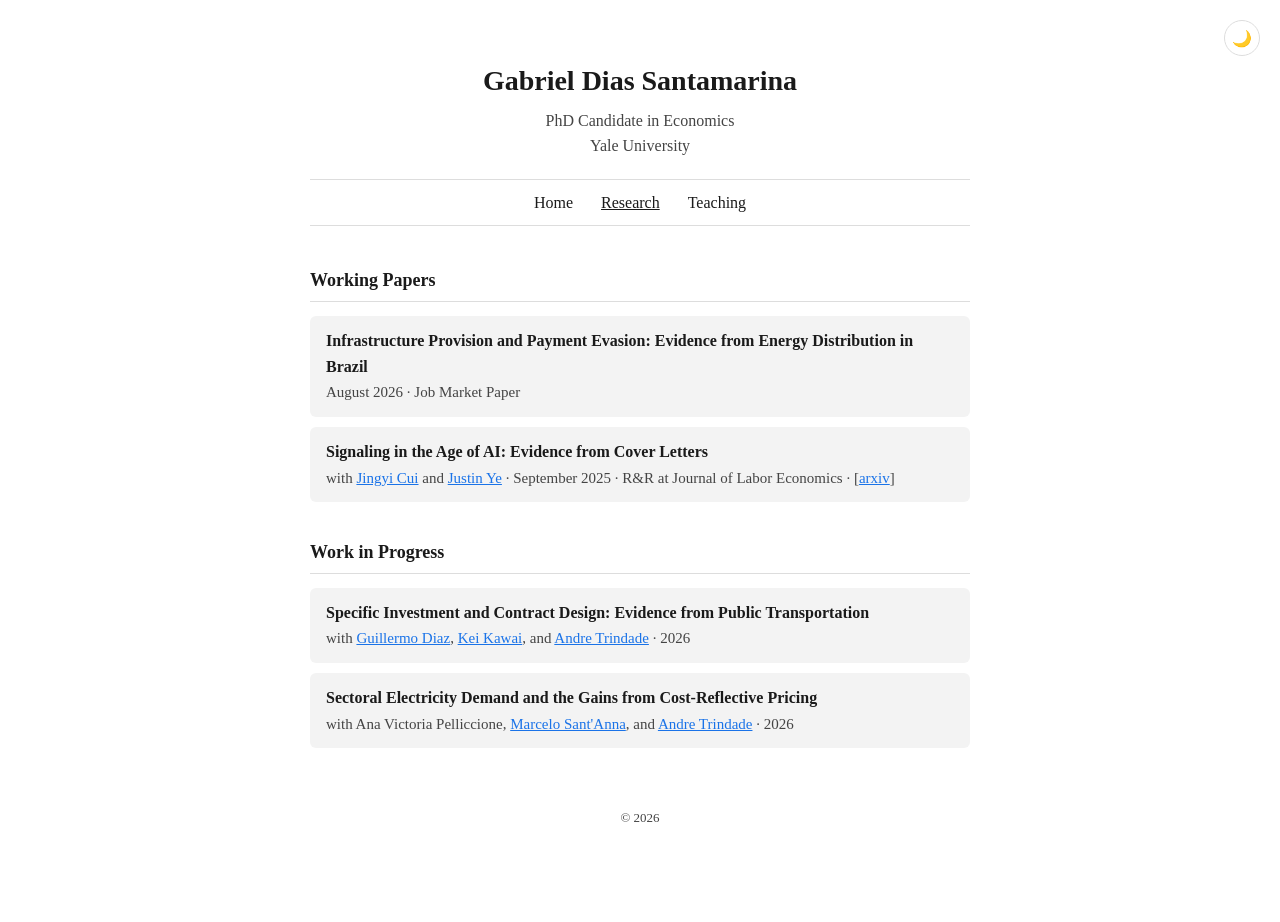
==== research.html @ 6a436629 "Update research.html" ====
<!DOCTYPE html>
<html lang="en">
<head>
<meta charset="UTF-8">
<meta name="viewport" content="width=device-width, initial-scale=1.0">
<title>Research | Gabriel Dias Santamarina</title>
<link rel="stylesheet" href="style.css?v=3">
</head>
<body>

<button id="theme-toggle" aria-label="Toggle dark mode">🌙</button>

<header>
  <h1>Gabriel Dias Santamarina</h1>
  <p>PhD Candidate in Economics<br>Yale University</p>
</header>

<nav>
  <a href="index.html">Home</a>
  <a href="research.html" class="active">Research</a>
  <a href="teaching.html">Teaching</a>
</nav>

<main>
  <section>
    <h2>Working Papers</h2>

    <div class="course">
      <strong>Infrastructure Provision and Payment Evasion: Evidence from Energy Distribution in Brazil</strong>
      <span>August 2026 · Job Market Paper</span>
    </div>

    <div class="course">
      <strong>Signaling in the Age of AI: Evidence from Cover Letters</strong>
      <span>
        with <a href="https://jingyi-cui.github.io" target="_blank">Jingyi Cui</a> and <a href="https://economics.yale.edu/people/justin-ye" target="_blank">Justin Ye</a> · September 2025 · R&amp;R at Journal of Labor Economics ·
        [<a href="https://arxiv.org/abs/2509.25054" target="_blank">arxiv</a>]
      </span>
    </div>
  </section>

  <section>
    <h2>Work in Progress</h2>

    <div class="course">
      <strong>Specific Investment and Contract Design: Evidence from Public Transportation</strong>
      <span>
        with <a href="https://sites.google.com/view/guillermodiaz-academic" target="_blank">Guillermo Diaz</a>, <a href="http://www.keikawai.com" target="_blank">Kei Kawai</a>, and <a href="https://sites.google.com/site/andretrindade/" target="_blank">Andre Trindade</a> · 2026
      </span>
    </div>

    <div class="course">
      <strong>Sectoral Electricity Demand and the Gains from Cost-Reflective Pricing</strong>
      <span>
        with Ana Victoria Pelliccione, <a href="https://marcelosantanna.wordpress.com" target="_blank">Marcelo Sant'Anna</a>, and <a href="https://sites.google.com/site/andretrindade/" target="_blank">Andre Trindade</a> · 2026
      </span>
    </div>
  </section>
</main>

<footer>
  <p>&copy; 2026</p>
</footer>

<script>
  const toggle = document.getElementById('theme-toggle');
  if (localStorage.getItem('theme') === 'dark') {
    document.body.classList.add('dark');
    toggle.textContent = '☀️';
  }
  toggle.addEventListener('click', () => {
    document.body.classList.toggle('dark');
    const dark = document.body.classList.contains('dark');
    toggle.textContent = dark ? '☀️' : '🌙';
    localStorage.setItem('theme', dark ? 'dark' : 'light');
  });
</script>

</body>
</html>
---- style.css ----
:root {
  --bg: #ffffff;
  --text: #1a1a1a;
  --accent: #444444;
  --border: #dddddd;
}

body.dark {
  --bg: #121212;
  --text: #e6e6e6;
  --accent: #aaaaaa;
  --border: #333333;
}

* {
  box-sizing: border-box;
}

body {
  background-color: var(--bg);
  color: var(--text);
  font-family: Georgia, 'Times New Roman', serif;
  max-width: 700px;
  margin: 0 auto;
  padding: 40px 20px 80px;
  line-height: 1.6;
  transition: background-color 0.2s, color 0.2s;
}

#theme-toggle {
  position: fixed;
  top: 20px;
  right: 20px;
  background: none;
  border: 1px solid var(--border);
  border-radius: 50%;
  width: 36px;
  height: 36px;
  cursor: pointer;
  font-size: 16px;
}

header {
  text-align: center;
  margin-bottom: 20px;
}

header img {
  width: 140px;
  height: 140px;
  object-fit: cover;
  border-radius: 50%;
  margin-bottom: 16px;
}

header h1 {
  margin-bottom: 4px;
  font-size: 28px;
}

header p {
  color: var(--accent);
  margin-top: 0;
}

nav {
  text-align: center;
  margin-bottom: 40px;
  border-top: 1px solid var(--border);
  border-bottom: 1px solid var(--border);
  padding: 10px 0;
}

nav a {
  color: var(--text);
  text-decoration: none;
  margin: 0 12px;
}

nav a:hover {
  text-decoration: underline;
}

section {
  margin-bottom: 36px;
}

h2 {
  font-size: 18px;
  border-bottom: 1px solid var(--border);
  padding-bottom: 6px;
  margin-bottom: 14px;
}

a {
  color: #1a73e8;
}

body.dark a {
  color: #8ab4f8;
}

nav a {
  color: var(--text);
}

main img {
  width: 200px;
  height: 200px;
  max-width: 100%;
  object-fit: cover;
  border-radius: 8px;
}

ul {
  padding-left: 20px;
}

footer {
  text-align: center;
  color: var(--accent);
  font-size: 13px;
  margin-top: 60px;
}

.intro {
  display: flex;
  gap: 28px;
  align-items: flex-start;
}

.intro img {
  width: 200px;
  height: 200px;
  object-fit: cover;
  border-radius: 8px;
  flex-shrink: 0;
}

nav a.active {
  text-decoration: underline;
}

@media (max-width: 600px) {
  .intro {
    flex-direction: column;
    align-items: center;
  }
}

.course {
  background: #f3f3f3;
  border-radius: 6px;
  padding: 12px 16px;
  margin-bottom: 10px;
}

.course strong {
  display: block;
}

.course span {
  color: var(--accent);
  font-size: 15px;
}

body.dark .course {
  background: #1e1e1e;
}
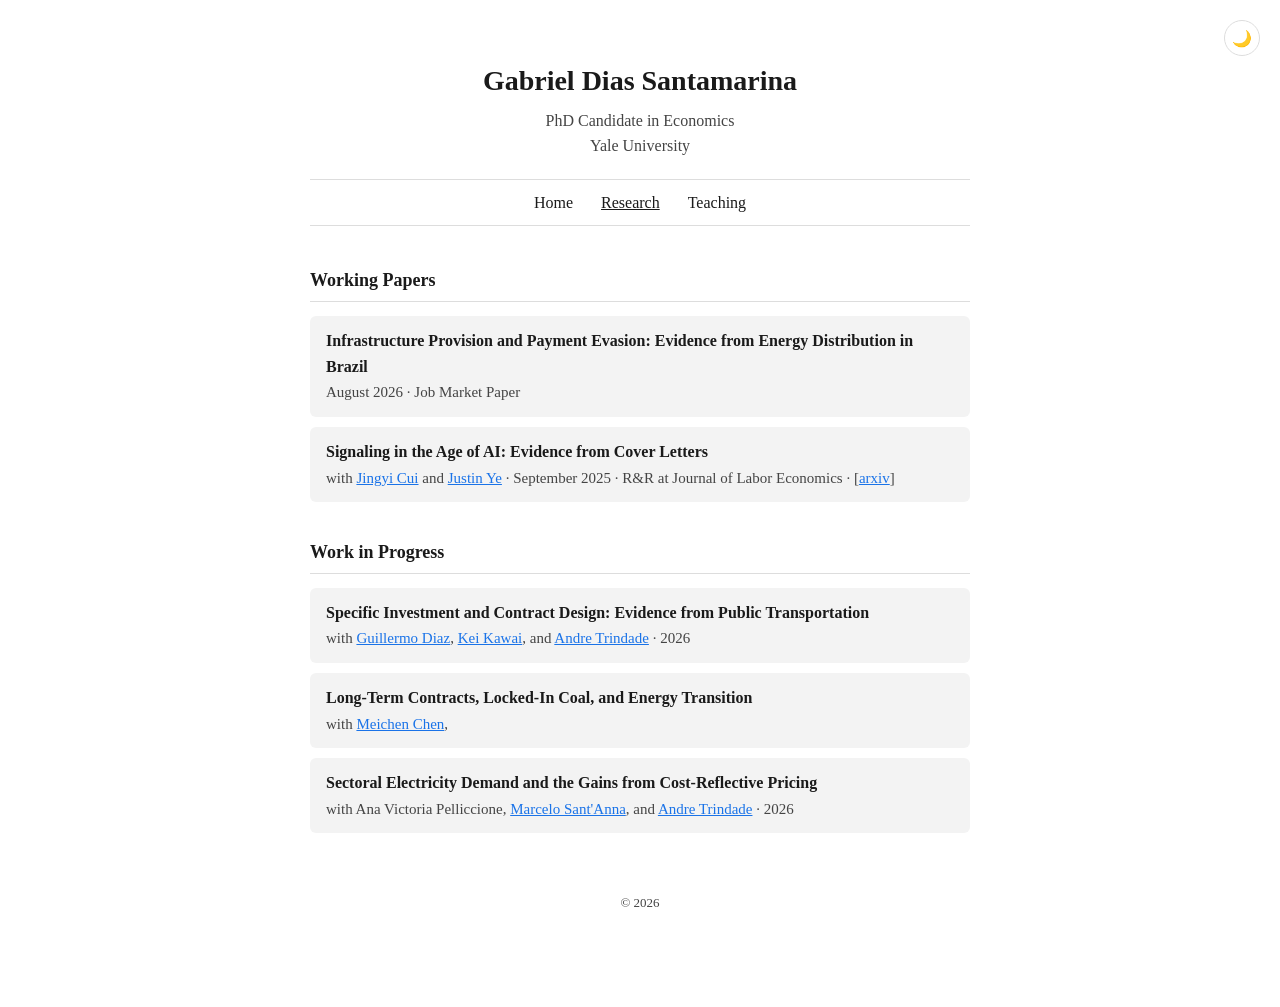
==== commit abd677da: "Update research.html" ====
--- a/research.html
+++ b/research.html
@@ -50,6 +50,13 @@
     </div>
 
     <div class="course">
+      <strong>Long-Term Contracts, Locked-In Coal, and Energy Transition</strong>
+      <span>
+        with <a href="https://meichen-chen.github.io" target="_blank">Meichen Chen</a>,
+      </span>
+    </div>
+
+    <div class="course">
       <strong>Sectoral Electricity Demand and the Gains from Cost-Reflective Pricing</strong>
       <span>
         with Ana Victoria Pelliccione, <a href="https://marcelosantanna.wordpress.com" target="_blank">Marcelo Sant'Anna</a>, and <a href="https://sites.google.com/site/andretrindade/" target="_blank">Andre Trindade</a> · 2026
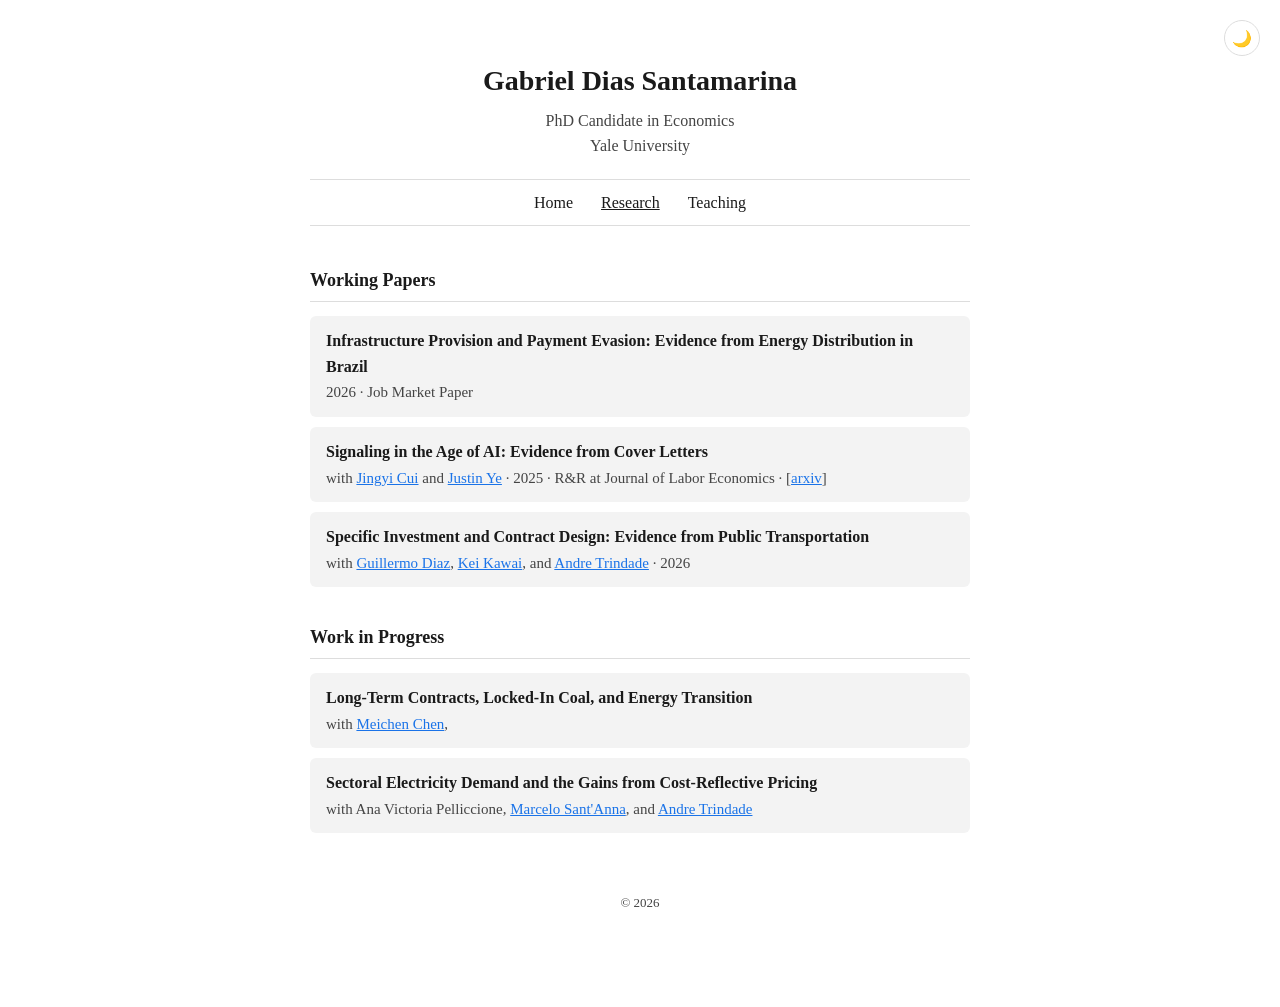
==== commit 3d6c492b: "Update research.html" ====
--- a/research.html
+++ b/research.html
@@ -27,20 +27,16 @@
 
     <div class="course">
       <strong>Infrastructure Provision and Payment Evasion: Evidence from Energy Distribution in Brazil</strong>
-      <span>August 2026 · Job Market Paper</span>
+      <span> 2026 · Job Market Paper</span>
     </div>
 
     <div class="course">
       <strong>Signaling in the Age of AI: Evidence from Cover Letters</strong>
       <span>
-        with <a href="https://jingyi-cui.github.io" target="_blank">Jingyi Cui</a> and <a href="https://economics.yale.edu/people/justin-ye" target="_blank">Justin Ye</a> · September 2025 · R&amp;R at Journal of Labor Economics ·
+        with <a href="https://jingyi-cui.github.io" target="_blank">Jingyi Cui</a> and <a href="https://economics.yale.edu/people/justin-ye" target="_blank">Justin Ye</a> · 2025 · R&amp;R at Journal of Labor Economics ·
         [<a href="https://arxiv.org/abs/2509.25054" target="_blank">arxiv</a>]
       </span>
     </div>
-  </section>
-
-  <section>
-    <h2>Work in Progress</h2>
 
     <div class="course">
       <strong>Specific Investment and Contract Design: Evidence from Public Transportation</strong>
@@ -48,6 +44,10 @@
         with <a href="https://sites.google.com/view/guillermodiaz-academic" target="_blank">Guillermo Diaz</a>, <a href="http://www.keikawai.com" target="_blank">Kei Kawai</a>, and <a href="https://sites.google.com/site/andretrindade/" target="_blank">Andre Trindade</a> · 2026
       </span>
     </div>
+  </section>
+
+  <section>
+    <h2>Work in Progress</h2>
 
     <div class="course">
       <strong>Long-Term Contracts, Locked-In Coal, and Energy Transition</strong>
@@ -59,7 +59,7 @@
     <div class="course">
       <strong>Sectoral Electricity Demand and the Gains from Cost-Reflective Pricing</strong>
       <span>
-        with Ana Victoria Pelliccione, <a href="https://marcelosantanna.wordpress.com" target="_blank">Marcelo Sant'Anna</a>, and <a href="https://sites.google.com/site/andretrindade/" target="_blank">Andre Trindade</a> · 2026
+        with Ana Victoria Pelliccione, <a href="https://marcelosantanna.wordpress.com" target="_blank">Marcelo Sant'Anna</a>, and <a href="https://sites.google.com/site/andretrindade/" target="_blank">Andre Trindade</a> 
       </span>
     </div>
   </section>
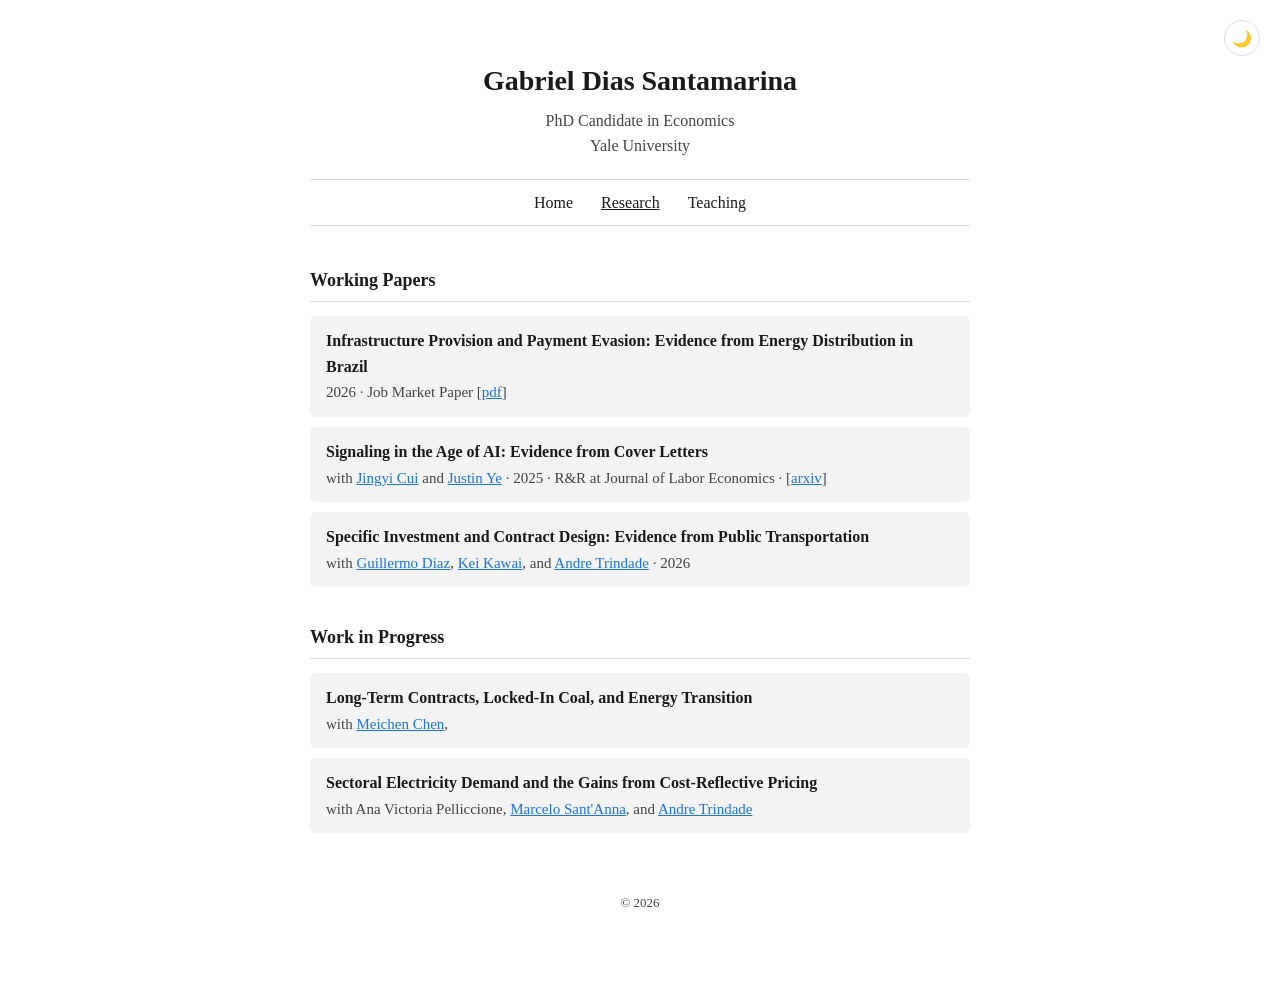
==== commit 89ae308f: "Update research.html" ====
--- a/research.html
+++ b/research.html
@@ -27,7 +27,9 @@
 
     <div class="course">
       <strong>Infrastructure Provision and Payment Evasion: Evidence from Energy Distribution in Brazil</strong>
-      <span> 2026 · Job Market Paper</span>
+      <span> 
+        2026 · Job Market Paper [<a href="https://gabrieldiassantamarina.github.io/DiasSantamarina_Gabriel_jmp.pdf" target="_blank">pdf</a>]
+      </span>
     </div>
 
     <div class="course">
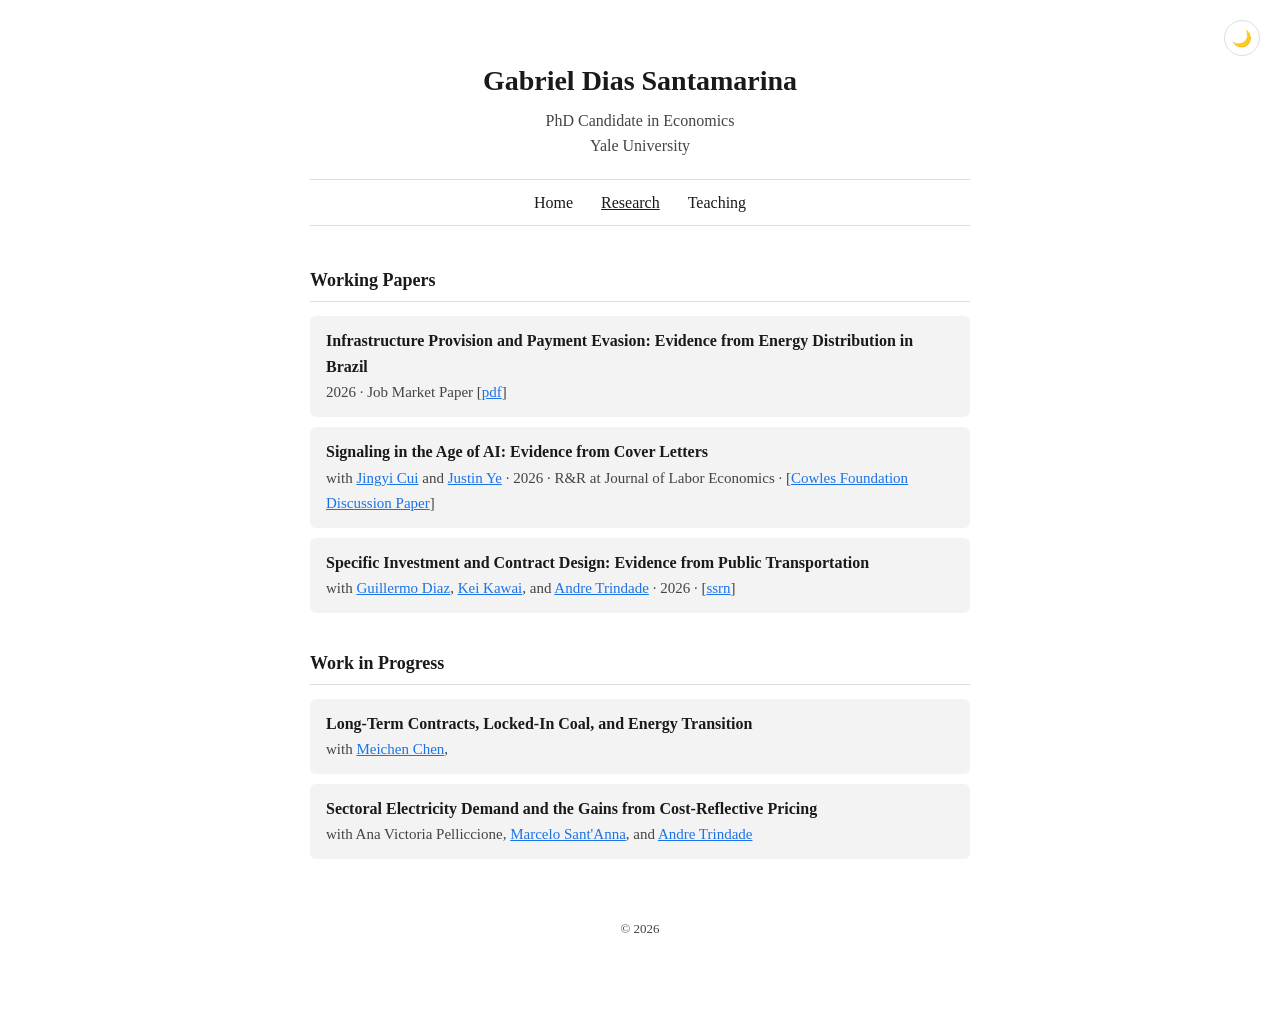
==== commit b385dee1: "Update research.html" ====
--- a/research.html
+++ b/research.html
@@ -35,15 +35,15 @@
     <div class="course">
       <strong>Signaling in the Age of AI: Evidence from Cover Letters</strong>
       <span>
-        with <a href="https://jingyi-cui.github.io" target="_blank">Jingyi Cui</a> and <a href="https://economics.yale.edu/people/justin-ye" target="_blank">Justin Ye</a> · 2025 · R&amp;R at Journal of Labor Economics ·
-        [<a href="https://arxiv.org/abs/2509.25054" target="_blank">arxiv</a>]
+        with <a href="https://jingyi-cui.github.io" target="_blank">Jingyi Cui</a> and <a href="https://economics.yale.edu/people/justin-ye" target="_blank">Justin Ye</a> · 2026 · R&amp;R at Journal of Labor Economics ·
+        [<a href="https://cowles.yale.edu/research/cfdp-2577-signaling-age-ai-evidence-cover-letters" target="_blank">Cowles Foundation Discussion Paper</a>]
       </span>
     </div>
 
     <div class="course">
       <strong>Specific Investment and Contract Design: Evidence from Public Transportation</strong>
       <span>
-        with <a href="https://sites.google.com/view/guillermodiaz-academic" target="_blank">Guillermo Diaz</a>, <a href="http://www.keikawai.com" target="_blank">Kei Kawai</a>, and <a href="https://sites.google.com/site/andretrindade/" target="_blank">Andre Trindade</a> · 2026
+        with <a href="https://sites.google.com/view/guillermodiaz-academic" target="_blank">Guillermo Diaz</a>, <a href="http://www.keikawai.com" target="_blank">Kei Kawai</a>, and <a href="https://sites.google.com/site/andretrindade/" target="_blank">Andre Trindade</a> · 2026 · [<a href="https://papers.ssrn.com/sol3/papers.cfm?abstract_id=7714958" target="_blank">ssrn</a>]
       </span>
     </div>
   </section>
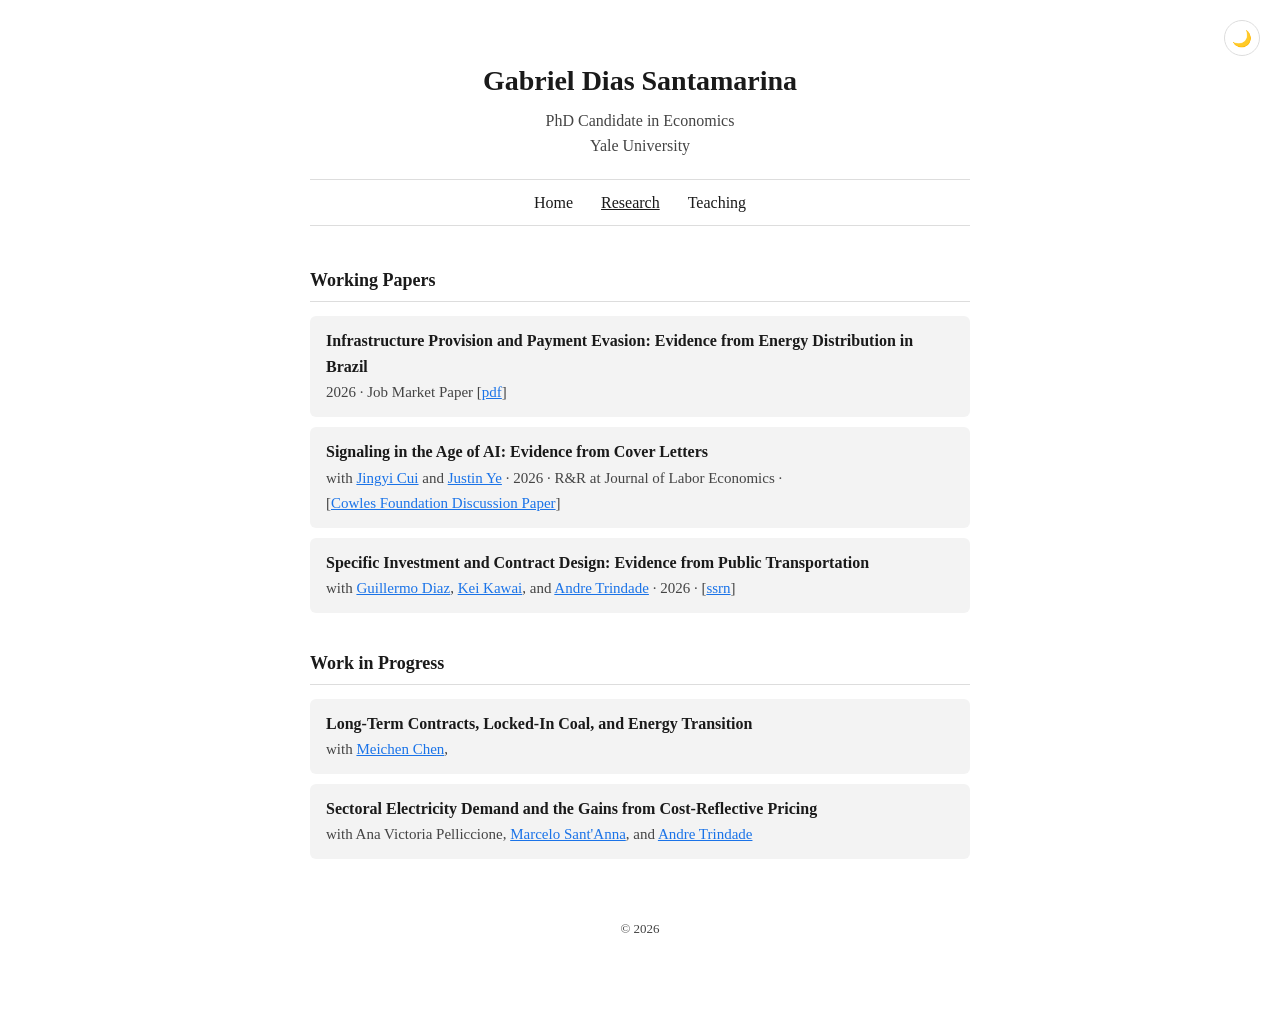
==== commit b560d039: "Update research.html" ====
--- a/research.html
+++ b/research.html
@@ -35,7 +35,7 @@
     <div class="course">
       <strong>Signaling in the Age of AI: Evidence from Cover Letters</strong>
       <span>
-        with <a href="https://jingyi-cui.github.io" target="_blank">Jingyi Cui</a> and <a href="https://economics.yale.edu/people/justin-ye" target="_blank">Justin Ye</a> · 2026 · R&amp;R at Journal of Labor Economics ·
+        with <a href="https://jingyi-cui.github.io" target="_blank">Jingyi Cui</a> and <a href="https://economics.yale.edu/people/justin-ye" target="_blank">Justin Ye</a> · 2026 · R&amp;R at Journal of Labor Economics · <br>
         [<a href="https://cowles.yale.edu/research/cfdp-2577-signaling-age-ai-evidence-cover-letters" target="_blank">Cowles Foundation Discussion Paper</a>]
       </span>
     </div>
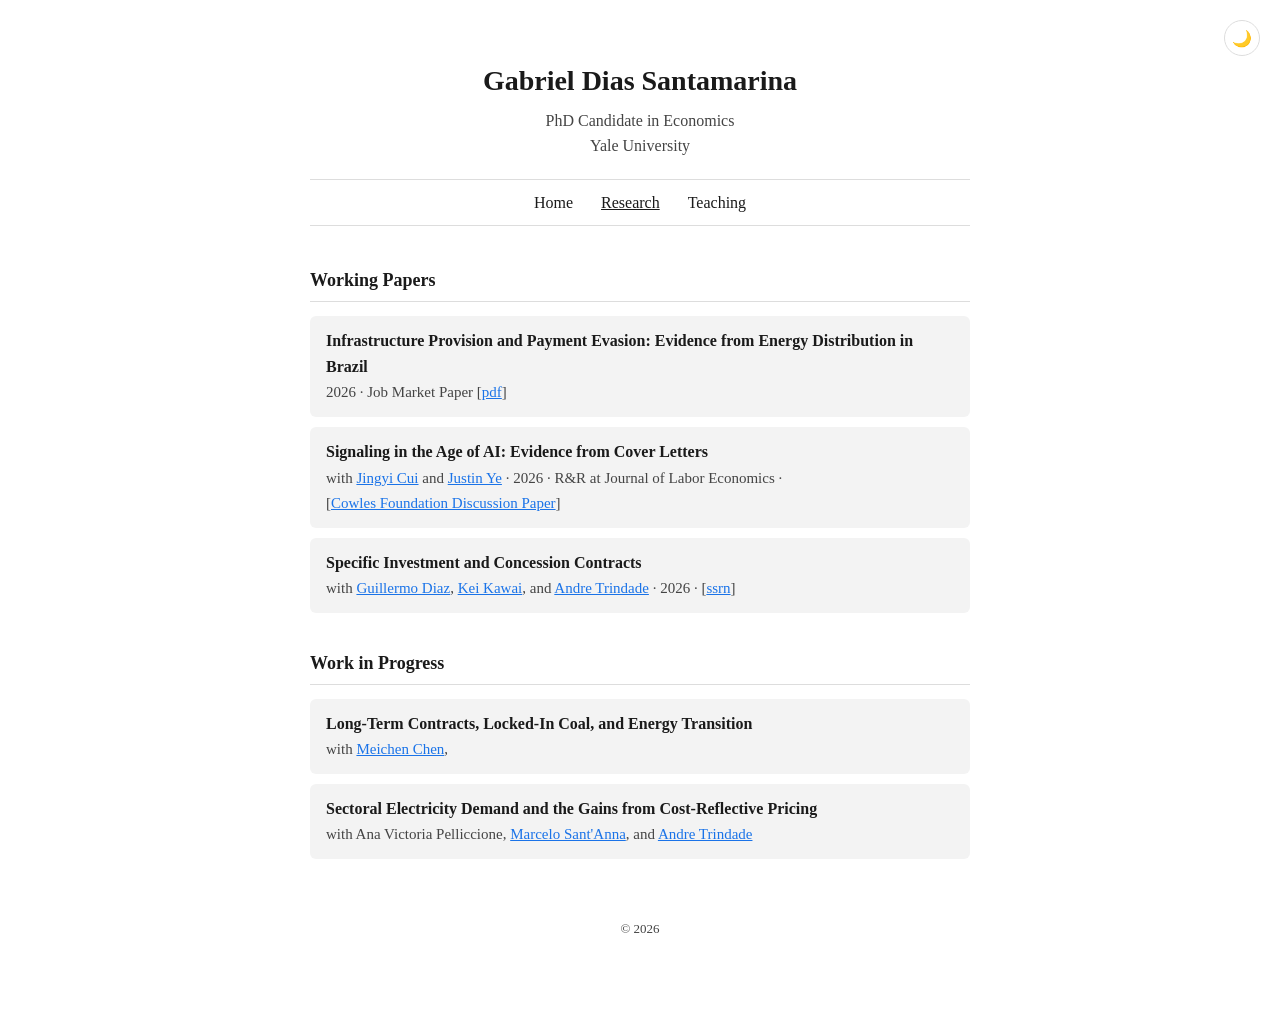
==== commit ea03f94f: "Update research.html" ====
--- a/research.html
+++ b/research.html
@@ -41,7 +41,7 @@
     </div>
 
     <div class="course">
-      <strong>Specific Investment and Contract Design: Evidence from Public Transportation</strong>
+      <strong>Specific Investment and Concession Contracts</strong>
       <span>
         with <a href="https://sites.google.com/view/guillermodiaz-academic" target="_blank">Guillermo Diaz</a>, <a href="http://www.keikawai.com" target="_blank">Kei Kawai</a>, and <a href="https://sites.google.com/site/andretrindade/" target="_blank">Andre Trindade</a> · 2026 · [<a href="https://papers.ssrn.com/sol3/papers.cfm?abstract_id=7714958" target="_blank">ssrn</a>]
       </span>
